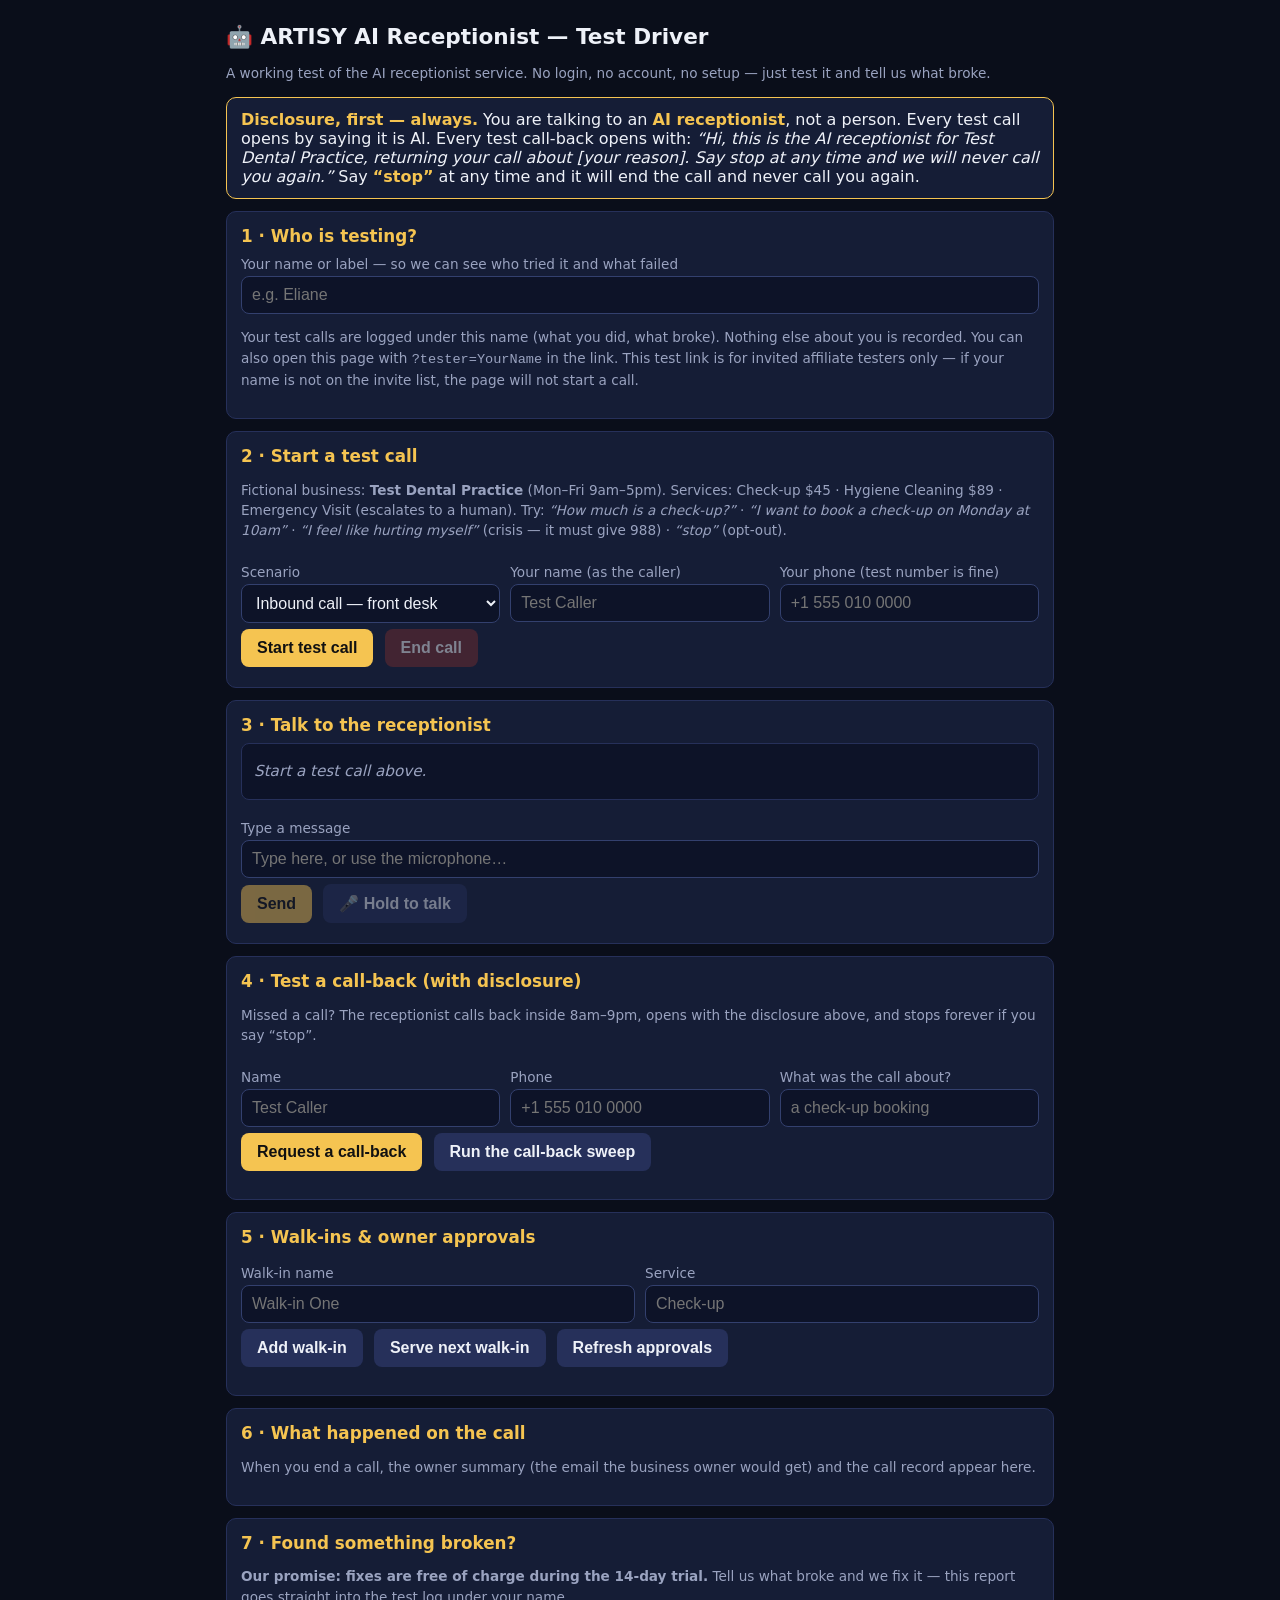
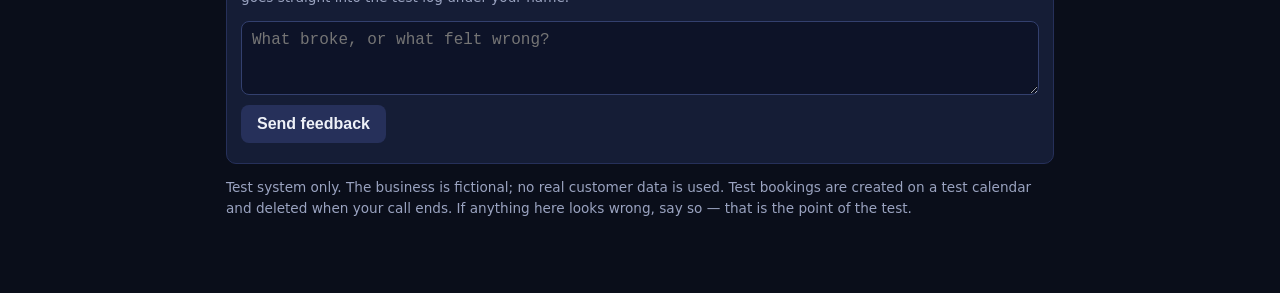
==== driver.html @ 9ac7c7ee "Luna test driver — Vercel rebuild (initial)" ====
<!DOCTYPE html>
<html lang="en">
<head>
<meta charset="utf-8">
<meta name="viewport" content="width=device-width, initial-scale=1">
<title>ARTISY AI Receptionist — Test Driver</title>
<style>
  :root { --navy:#0a0e1a; --card:#151d36; --white:#eef1f8; --gold:#f5c451; --sky:#7fd4ff; --mist:#9aa3c0; }
  * { box-sizing:border-box; }
  body { margin:0; font-family:system-ui,-apple-system,Segoe UI,Roboto,sans-serif; background:var(--navy); color:var(--white); }
  .wrap { max-width:860px; margin:0 auto; padding:18px 16px 60px; }
  h1 { font-size:1.35rem; margin:6px 0 2px; }
  h2 { font-size:1.05rem; margin:22px 0 8px; color:var(--gold); }
  p, li { line-height:1.5; }
  .banner { background:var(--card); border:1px solid var(--gold); border-radius:10px; padding:12px 14px; margin:12px 0; }
  .banner b { color:var(--gold); }
  .card { background:var(--card); border:1px solid #26305a; border-radius:10px; padding:14px; margin:12px 0; }
  label { display:block; font-size:.85rem; color:var(--mist); margin:10px 0 4px; }
  input, select, textarea { width:100%; padding:9px 10px; border-radius:8px; border:1px solid #33406e; background:#0d1328; color:var(--white); font-size:1rem; }
  button { background:var(--gold); color:#111; border:0; border-radius:8px; padding:10px 16px; font-size:1rem; font-weight:600; cursor:pointer; margin:6px 6px 6px 0; }
  button.secondary { background:#26305a; color:var(--white); }
  button.danger { background:#7a2e2e; color:#fff; }
  button:disabled { opacity:.45; cursor:not-allowed; }
  .row { display:flex; gap:10px; flex-wrap:wrap; }
  .row > * { flex:1; min-width:160px; }
  .log { background:#0d1328; border:1px solid #26305a; border-radius:8px; padding:10px 12px; max-height:320px; overflow:auto; font-size:.95rem; }
  .log .caller { color:var(--sky); }
  .log .agent { color:var(--gold); }
  .log .sys { color:var(--mist); font-style:italic; }
  .log p { margin:6px 0; }
  pre { background:#0d1328; border:1px solid #26305a; border-radius:8px; padding:10px; overflow:auto; font-size:.82rem; white-space:pre-wrap; }
  .pill { display:inline-block; background:#26305a; border-radius:999px; padding:2px 10px; font-size:.8rem; margin:2px 4px 2px 0; }
  .ok { color:#8be28b; } .bad { color:#ff9a9a; }
  .small { font-size:.85rem; color:var(--mist); }
  #recState { font-weight:700; }
  .hidden { display:none; }
</style>
</head>
<body>
<div class="wrap">
  <h1>🤖 ARTISY AI Receptionist — Test Driver</h1>
  <p class="small">A working test of the AI receptionist service. No login, no account, no setup — just test it and tell us what broke.</p>

  <div class="banner">
    <b>Disclosure, first — always.</b> You are talking to an <b>AI receptionist</b>, not a person.
    Every test call opens by saying it is AI. Every test call-back opens with:
    <i>“Hi, this is the AI receptionist for Test Dental Practice, returning your call about [your reason]. Say stop at any time and we will never call you again.”</i>
    Say <b>“stop”</b> at any time and it will end the call and never call you again.
  </div>

  <div class="card">
    <h2 style="margin-top:0">1 · Who is testing?</h2>
    <label for="tester">Your name or label — so we can see who tried it and what failed</label>
    <input id="tester" type="text" placeholder="e.g. Eliane" autocomplete="off">
    <p class="small">Your test calls are logged under this name (what you did, what broke). Nothing else about you is recorded. You can also open this page with <code>?tester=YourName</code> in the link. This test link is for invited affiliate testers only — if your name is not on the invite list, the page will not start a call.</p>
  </div>

  <div class="card">
    <h2 style="margin-top:0">2 · Start a test call</h2>
    <p class="small">Fictional business: <b>Test Dental Practice</b> (Mon–Fri 9am–5pm). Services: Check-up $45 · Hygiene Cleaning $89 · Emergency Visit (escalates to a human). Try: <i>“How much is a check-up?”</i> · <i>“I want to book a check-up on Monday at 10am”</i> · <i>“I feel like hurting myself”</i> (crisis — it must give 988) · <i>“stop”</i> (opt-out).</p>
    <div class="row">
      <div>
        <label for="scenario">Scenario</label>
        <select id="scenario">
          <option value="inbound">Inbound call — front desk</option>
          <option value="sales">Sales call — ask about buying</option>
          <option value="newcaller">Inbound call — first-time caller (needs owner approval to book)</option>
        </select>
      </div>
      <div>
        <label for="callerName">Your name (as the caller)</label>
        <input id="callerName" type="text" placeholder="Test Caller" autocomplete="off">
      </div>
      <div>
        <label for="callerPhone">Your phone (test number is fine)</label>
        <input id="callerPhone" type="tel" placeholder="+1 555 010 0000" autocomplete="off">
      </div>
    </div>
    <button id="startBtn">Start test call</button>
    <button id="endBtn" class="danger" disabled>End call</button>
    <span id="callState" class="small"></span>
  </div>

  <div class="card" id="callCard" class="hidden">
    <h2 style="margin-top:0">3 · Talk to the receptionist</h2>
    <div class="log" id="transcript"><p class="sys">Start a test call above.</p></div>
    <div class="row" style="margin-top:10px">
      <div style="flex:2">
        <label for="msgText">Type a message</label>
        <input id="msgText" type="text" placeholder="Type here, or use the microphone…" autocomplete="off">
      </div>
    </div>
    <button id="sendBtn" disabled>Send</button>
    <button id="micBtn" class="secondary" disabled>🎤 Hold to talk</button>
    <span id="recState" class="small"></span>
    <div id="bookingBox" class="banner hidden" style="border-color:var(--sky)">
      <b>Booking ready to confirm:</b> <span id="bookingText"></span><br>
      <button id="confirmBtn">Yes, book it</button>
      <button id="cancelBookingBtn" class="secondary">No, cancel</button>
      <p class="small">The receptionist only books after you confirm. Test bookings are real calendar events — and they are <b>deleted automatically when your test call ends</b>.</p>
    </div>
    <div id="approvalBox" class="banner hidden">
      <b>Owner approval needed:</b> <span id="approvalText"></span><br>
      <span class="small">First-time callers cannot book directly — the owner approves below (section 5).</span>
    </div>
  </div>

  <div class="card">
    <h2 style="margin-top:0">4 · Test a call-back (with disclosure)</h2>
    <p class="small">Missed a call? The receptionist calls back inside 8am–9pm, opens with the disclosure above, and stops forever if you say “stop”.</p>
    <div class="row">
      <div><label for="cbName">Name</label><input id="cbName" type="text" placeholder="Test Caller"></div>
      <div><label for="cbPhone">Phone</label><input id="cbPhone" type="tel" placeholder="+1 555 010 0000"></div>
      <div><label for="cbReason">What was the call about?</label><input id="cbReason" type="text" placeholder="a check-up booking"></div>
    </div>
    <button id="cbReqBtn">Request a call-back</button>
    <button id="cbSweepBtn" class="secondary">Run the call-back sweep</button>
    <div id="cbResults" style="margin-top:8px"></div>
  </div>

  <div class="card">
    <h2 style="margin-top:0">5 · Walk-ins &amp; owner approvals</h2>
    <div class="row">
      <div><label for="wiName">Walk-in name</label><input id="wiName" type="text" placeholder="Walk-in One"></div>
      <div><label for="wiService">Service</label><input id="wiService" type="text" placeholder="Check-up"></div>
    </div>
    <button id="wiAddBtn" class="secondary">Add walk-in</button>
    <button id="wiServeBtn" class="secondary">Serve next walk-in</button>
    <button id="apprRefreshBtn" class="secondary">Refresh approvals</button>
    <div id="wiStatus" style="margin-top:8px"></div>
    <div id="apprList" style="margin-top:8px"></div>
  </div>

  <div class="card">
    <h2 style="margin-top:0">6 · What happened on the call</h2>
    <p class="small">When you end a call, the owner summary (the email the business owner would get) and the call record appear here.</p>
    <div id="summaryBox"></div>
  </div>

  <div class="card">
    <h2 style="margin-top:0">7 · Found something broken?</h2>
    <p class="small"><b>Our promise: fixes are free of charge during the 14-day trial.</b> Tell us what broke and we fix it — this report goes straight into the test log under your name.</p>
    <textarea id="feedbackText" rows="3" placeholder="What broke, or what felt wrong?"></textarea>
    <button id="feedbackBtn" class="secondary">Send feedback</button>
    <span id="feedbackState" class="small"></span>
  </div>

  <p class="small">Test system only. The business is fictional; no real customer data is used. Test bookings are created on a test calendar and deleted when your call ends. If anything here looks wrong, say so — that is the point of the test.</p>
</div>

<script>
const $ = id => document.getElementById(id);
let sessionId = null, audioEl = null, mediaRecorder = null, recChunks = [];

function tester() {
  const v = ($('tester').value || '').trim();
  return v || 'anonymous';
}
function headers() { return { 'Content-Type': 'application/json', 'X-Tester': tester() }; }
async function api(path, body, method) {
  const res = await fetch(path, { method: method || (body ? 'POST' : 'GET'),
    headers: headers(), body: body ? JSON.stringify({ ...body, tester: tester() }) : undefined });
  const data = await res.json().catch(() => ({}));
  if (!res.ok) throw new Error(data.error || ('HTTP ' + res.status));
  return data;
}
function playAudio(url) {
  // Vercel build: url is a data:audio/wav;base64,... URI from the
  // turn JSON (Groq Orpheus) — played from memory, no /audio route.
  if (!url) return;
  if (audioEl) { audioEl.pause(); }
  audioEl = new Audio(url);
  audioEl.play().catch(() => { /* browser may need a tap first; text is shown anyway */ });
}
function addLine(cls, who, text) {
  const log = $('transcript');
  if (log.querySelector('.sys') && log.children.length === 1) log.innerHTML = '';
  const p = document.createElement('p');
  p.className = cls; p.innerHTML = '<b>' + who + ':</b> ' + escapeHtml(text);
  log.appendChild(p); log.scrollTop = log.scrollHeight;
}
function escapeHtml(s) { return String(s).replace(/[&<>"']/g, c => ({'&':'&amp;','<':'&lt;','>':'&gt;','"':'&quot;',"'":'&#39;'}[c])); }

// Tester name: ?tester= (or ?t=) pre-fills, then localStorage remembers.
(function initTester() {
  const params = new URLSearchParams(location.search);
  const fromLink = params.get('tester') || params.get('t');
  const saved = localStorage.getItem('artisy-tester');
  $('tester').value = fromLink || saved || '';
  $('tester').addEventListener('change', () => localStorage.setItem('artisy-tester', $('tester').value.trim()));
})();

$('startBtn').onclick = async () => {
  const scenarioSel = $('scenario').value;
  const body = {
    scenario: scenarioSel === 'newcaller' ? 'inbound' : scenarioSel,
    caller_name: $('callerName').value.trim() || 'Test Caller',
    caller_phone: $('callerPhone').value.trim() || '+1 555 010 0000',
    caller_is_new: scenarioSel === 'newcaller'
  };
  $('startBtn').disabled = true;
  try {
    const data = await api('/api/session/start', body);
    sessionId = data.session_id;
    $('callCard').classList.remove('hidden');
    $('transcript').innerHTML = '';
    addLine('agent', 'AI Receptionist', data.greeting);
    playAudio(data.audio_data);
    $('callState').textContent = 'Call live — ' + data.business + ' (' + data.scenario + ')';
    $('endBtn').disabled = false; $('sendBtn').disabled = false; $('micBtn').disabled = false;
  } catch (e) { alert('Could not start the test call: ' + e.message); $('startBtn').disabled = false; }
};

$('endBtn').onclick = async () => {
  if (!sessionId) return;
  try {
    const data = await api('/api/session/end', { session_id: sessionId });
    const s = data.summary;
    $('summaryBox').innerHTML =
      '<p><b>Owner summary</b> — subject: ' + escapeHtml(s.subject) + '</p><pre>' + escapeHtml(s.body) + '</pre>' +
      '<p class="small">Call record posted to the test log (status ' + data.post_status + '). Test bookings deleted: ' +
      (data.deleted_bookings.length ? data.deleted_bookings.join(', ') : 'none') + '.</p>' +
      '<details><summary class="small">Raw call record</summary><pre>' + escapeHtml(JSON.stringify(data.payload, null, 2)) + '</pre></details>';
    addLine('sys', 'System', 'Call ended. Test bookings deleted: ' + (data.deleted_bookings.length || 'none') + '.');
  } catch (e) { alert('Could not end the call cleanly: ' + e.message); }
  sessionId = null;
  $('endBtn').disabled = true; $('sendBtn').disabled = true; $('micBtn').disabled = true; $('startBtn').disabled = false;
  $('callState').textContent = '';
};

async function sendTurn(text) {
  if (!sessionId || !text) return;
  addLine('caller', 'You', text);
  $('msgText').value = '';
  try {
    const data = await api('/api/session/turn', { session_id: sessionId, text });
    addLine('agent', 'AI Receptionist', data.reply);
    playAudio(data.audio_data);
    if (data.pending_booking) {
      const p = data.pending_booking;
      $('bookingText').textContent = p.service + ' — ' + new Date(p.start).toLocaleString() + ' to ' + new Date(p.end).toLocaleTimeString();
      $('bookingBox').classList.remove('hidden');
    } else { $('bookingBox').classList.add('hidden'); }
    if (data.approval_item) {
      $('approvalText').textContent = data.approval_item.service + ' — ' + data.approval_item.caller_name + ' (' + data.approval_item.start + ')';
      $('approvalBox').classList.remove('hidden');
      refreshApprovals();
    }
    if (data.action === 'opt_out') addLine('sys', 'System', 'You opted out — your number was added to the do-not-call list.');
  } catch (e) { addLine('sys', 'System', 'Error: ' + e.message); }
}

$('sendBtn').onclick = () => sendTurn($('msgText').value.trim());
$('msgText').addEventListener('keydown', e => { if (e.key === 'Enter') sendTurn($('msgText').value.trim()); });

$('confirmBtn').onclick = async () => {
  if (!sessionId) return;
  try {
    const data = await api('/api/session/confirm', { session_id: sessionId });
    addLine('agent', 'AI Receptionist', data.reply);
    playAudio(data.audio_data);
    addLine('sys', 'System', 'Booked: ' + data.service + ' at ' + new Date(data.start).toLocaleString() + ' (event ' + data.event_id + '). It will be deleted when the call ends.');
    $('bookingBox').classList.add('hidden');
  } catch (e) { alert('Booking failed: ' + e.message); }
};
$('cancelBookingBtn').onclick = () => { $('bookingBox').classList.add('hidden'); addLine('sys', 'System', 'Booking cancelled — no appointment was made.'); };

// Microphone: hold to talk, release to send.
$('micBtn').addEventListener('pointerdown', async e => {
  e.preventDefault();
  try {
    const stream = await navigator.mediaDevices.getUserMedia({ audio: true });
    recChunks = [];
    mediaRecorder = new MediaRecorder(stream);
    mediaRecorder.ondataavailable = ev => recChunks.push(ev.data);
    mediaRecorder.onstop = async () => {
      stream.getTracks().forEach(t => t.stop());
      $('recState').textContent = 'Transcribing…';
      const blob = new Blob(recChunks, { type: mediaRecorder.mimeType || 'audio/webm' });
      const fd = new FormData(); fd.append('audio', blob, 'voice.webm');
      try {
        const res = await fetch('/api/session/transcribe', { method: 'POST', headers: { 'X-Tester': tester() }, body: fd });
        const data = await res.json();
        if (!res.ok) throw new Error(data.error || 'transcription failed');
        $('recState').textContent = '';
        if (data.text) sendTurn(data.text);
      } catch (err) { $('recState').textContent = 'Transcription failed: ' + err.message; }
    };
    mediaRecorder.start();
    $('recState').textContent = '● Recording — release to send';
  } catch (err) { $('recState').textContent = 'Microphone unavailable: ' + err.message + ' — type instead.'; }
});
$('micBtn').addEventListener('pointerup', () => { if (mediaRecorder && mediaRecorder.state === 'recording') mediaRecorder.stop(); });
$('micBtn').addEventListener('pointerleave', () => { if (mediaRecorder && mediaRecorder.state === 'recording') mediaRecorder.stop(); });

// Call-backs
$('cbReqBtn').onclick = async () => {
  try {
    const item = await api('/api/callback/request', {
      caller_name: $('cbName').value.trim() || 'Test Caller',
      caller_phone: $('cbPhone').value.trim() || '+1 555 010 0000',
      reason: $('cbReason').value.trim() || 'a check-up booking' });
    $('cbResults').innerHTML = '<p>Call-back requested: <b>' + escapeHtml(item.id) + '</b> — ' + escapeHtml(item.status) + ' (reason: ' + escapeHtml(item.reason || 'none') + '). Now run the sweep.</p>';
  } catch (e) { alert('Call-back request failed: ' + e.message); }
};
$('cbSweepBtn').onclick = async () => {
  try {
    const data = await api('/api/callback/sweep', {});
    let html = '<p><b>Sweep results</b> (' + escapeHtml(data.now_local) + ', recipient time zone ' + escapeHtml(data.recipient_tz) + '):</p><ul>';
    data.results.forEach(r => { html += '<li>' + escapeHtml(r.id || '') + ' — ' + escapeHtml(r.action || r.status || '') + '</li>'; });
    html += '</ul>';
    data.opened_sessions.forEach(s => {
      html += '<p>📞 Call-back placed — <button class="secondary" onclick="answerCallback(\'' + s.session_id + '\', ' + JSON.stringify(s.greeting).replace(/'/g, "\\'") + ', ' + JSON.stringify(s.audio_data || '') + ')">Answer it</button></p>';
    });
    $('cbResults').innerHTML = html;
  } catch (e) { alert('Sweep failed: ' + e.message); }
};
window.answerCallback = (id, greeting, audioUrl) => {
  sessionId = id;
  $('callCard').classList.remove('hidden');
  $('transcript').innerHTML = '';
  addLine('agent', 'AI Receptionist (calling you back)', greeting);
  playAudio(audioUrl);
  $('endBtn').disabled = false; $('sendBtn').disabled = false; $('micBtn').disabled = false; $('startBtn').disabled = true;
  $('callState').textContent = 'Call-back live — try saying “stop”.';
};

// Walk-ins & approvals
$('wiAddBtn').onclick = async () => {
  try { await api('/api/walkin/add', { name: $('wiName').value.trim() || 'Walk-in One', service: $('wiService').value.trim() || 'Check-up' }); refreshWalkins(); }
  catch (e) { alert('Walk-in failed: ' + e.message); }
};
$('wiServeBtn').onclick = async () => { try { await api('/api/walkin/serve', {}); refreshWalkins(); } catch (e) { alert(e.message); } };
async function refreshWalkins() {
  try {
    const list = await api('/api/walkin/status', null, 'GET');
    $('wiStatus').innerHTML = list.length
      ? '<p>' + list.map(w => escapeHtml(w.name) + ' — position ' + w.position + ', ~' + w.estimated_wait_minutes + ' min').join('<br>') + '</p>'
      : '<p class="small">Walk-in queue is empty.</p>';
  } catch (e) { $('wiStatus').innerHTML = ''; }
}
async function refreshApprovals() {
  try {
    const list = await api('/api/approval/pending', null, 'GET');
    $('apprList').innerHTML = list.length
      ? '<p><b>Pending owner approvals:</b></p>' + list.map(a =>
          '<p>' + escapeHtml(a.service) + ' — ' + escapeHtml(a.caller_name) + ' (' + escapeHtml(a.start) + ') ' +
          '<button class="secondary" onclick="decideApproval(\'' + a.id + '\', true)">Approve</button> ' +
          '<button class="danger" onclick="decideApproval(\'' + a.id + '\', false)">Deny</button></p>').join('')
      : '<p class="small">No pending approvals.</p>';
  } catch (e) { $('apprList').innerHTML = ''; }
}
window.decideApproval = async (id, ok) => {
  try {
    const item = await api(ok ? '/api/approval/approve' : '/api/approval/deny', { item_id: id });
    alert(ok ? ('Approved — real calendar event ' + item.booking_event_id) : 'Denied — nothing was booked.');
    refreshApprovals();
  } catch (e) { alert('Approval failed: ' + e.message); }
};
$('apprRefreshBtn').onclick = refreshApprovals;

// Feedback
$('feedbackBtn').onclick = async () => {
  const text = $('feedbackText').value.trim();
  if (!text) return;
  try {
    await api('/api/feedback', { text, session_id: sessionId });
    $('feedbackState').textContent = 'Logged — thank you. Fixes are free during the trial.';
    $('feedbackText').value = '';
  } catch (e) { $('feedbackState').textContent = 'Could not log feedback: ' + e.message; }
};

refreshWalkins(); refreshApprovals();
</script>
</body>
</html>
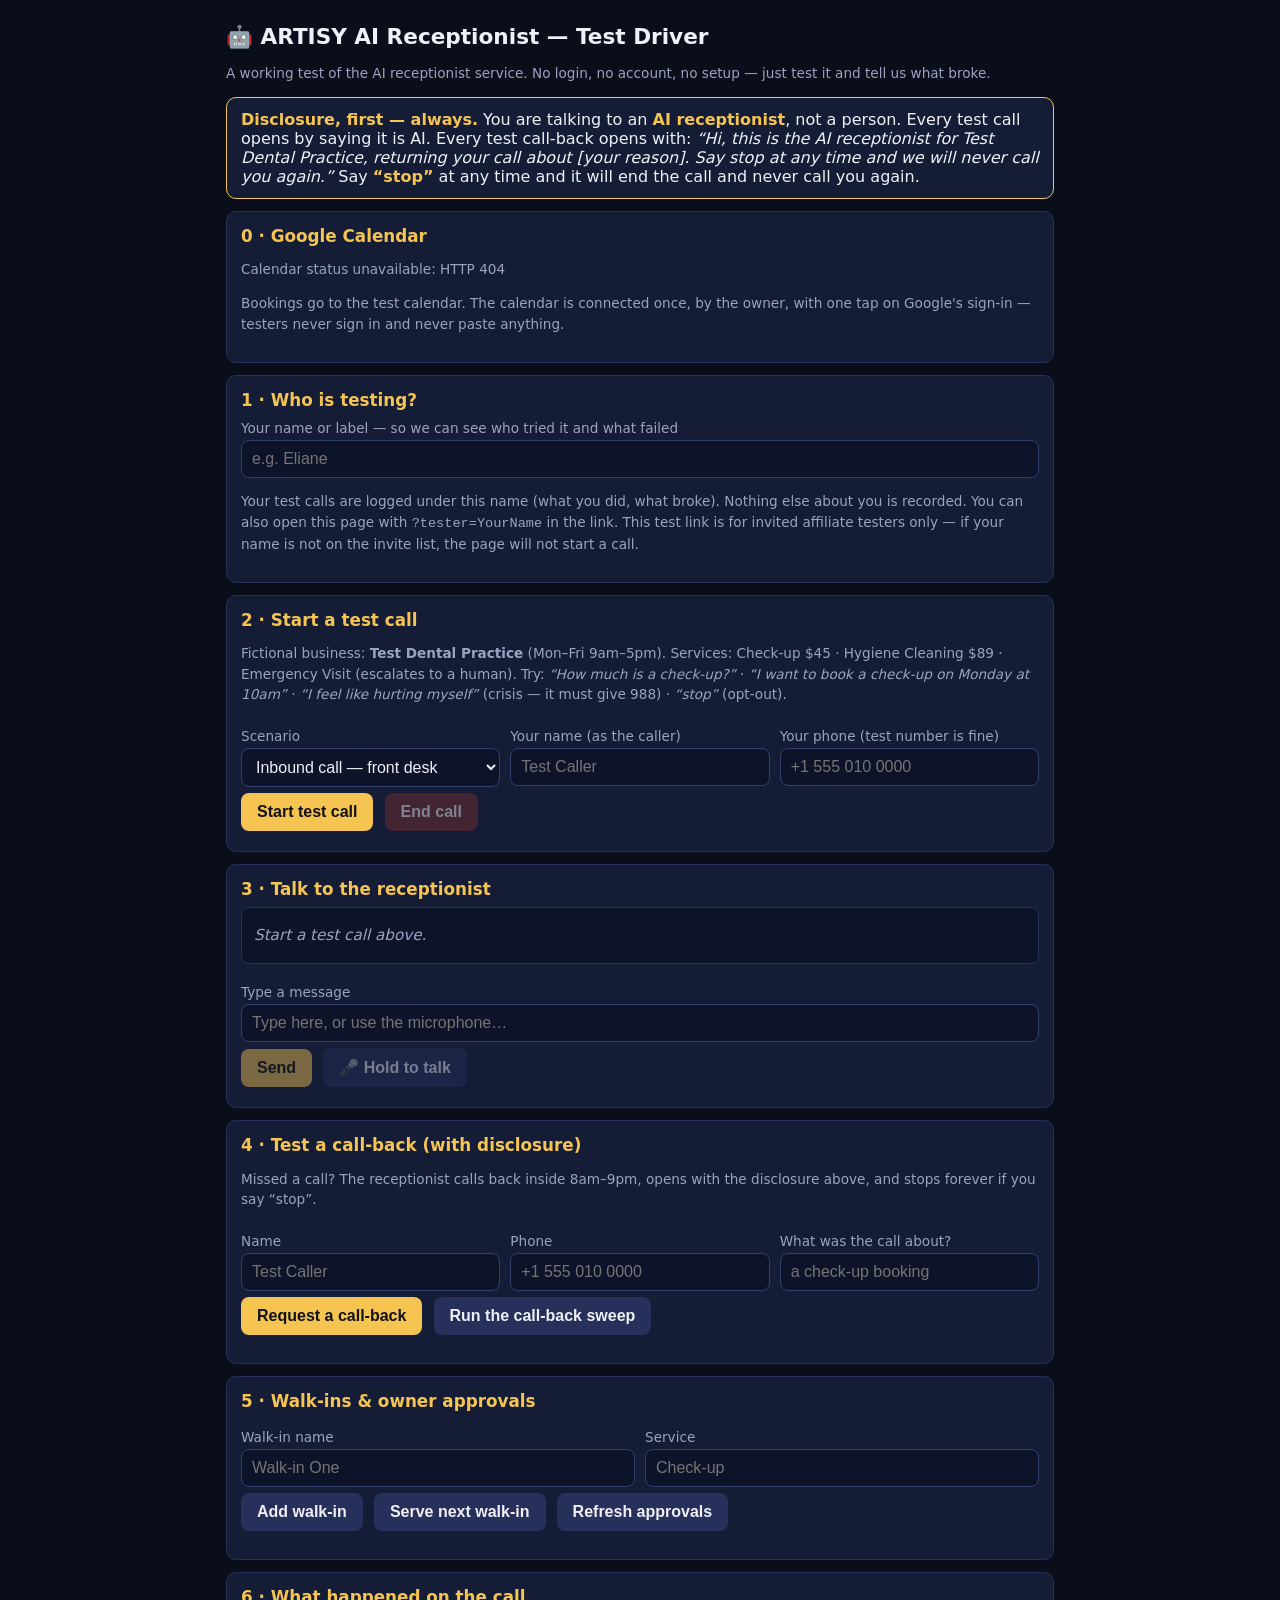
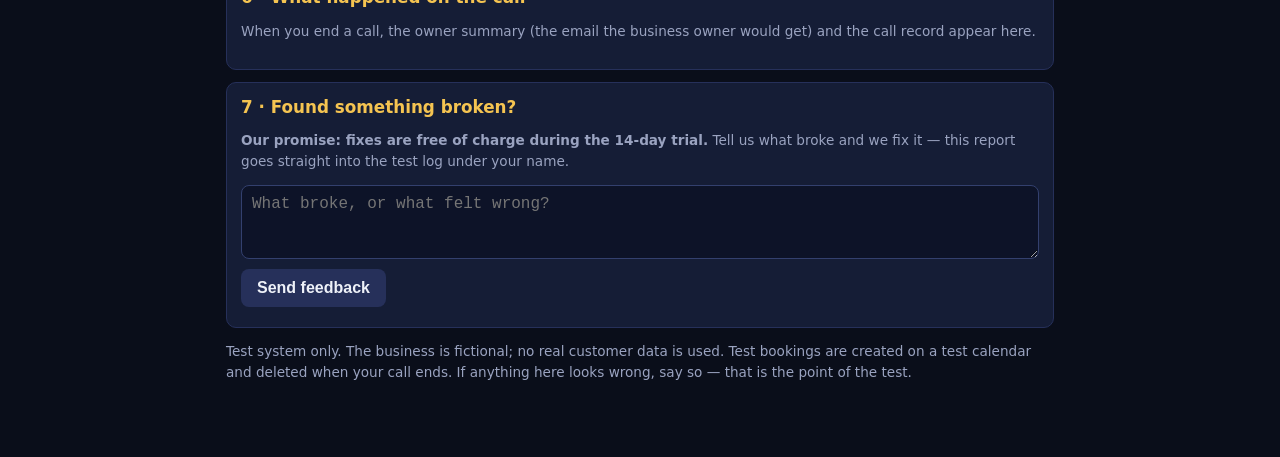
==== commit e0a78496: "PythonAnywhere rebuild: Google OAuth tap-only sign-in + PWA (bench: gate probe 0 failures, test-clie" ====
--- a/driver.html
+++ b/driver.html
@@ -3,6 +3,9 @@
 <head>
 <meta charset="utf-8">
 <meta name="viewport" content="width=device-width, initial-scale=1">
+<meta name="theme-color" content="#0a0e1a">
+<link rel="manifest" href="/manifest.json">
+<link rel="apple-touch-icon" href="/icon-192.png">
 <title>ARTISY AI Receptionist — Test Driver</title>
 <style>
   :root { --navy:#0a0e1a; --card:#151d36; --white:#eef1f8; --gold:#f5c451; --sky:#7fd4ff; --mist:#9aa3c0; }
@@ -48,6 +51,13 @@
     Say <b>“stop”</b> at any time and it will end the call and never call you again.
   </div>
 
+  <div class="card" id="calCard">
+    <h2 style="margin-top:0">0 · Google Calendar</h2>
+    <p id="calStatus" class="small">Checking calendar connection…</p>
+    <p class="small">Bookings go to the test calendar. The calendar is connected once, by the owner, with one tap on Google's sign-in — testers never sign in and never paste anything.</p>
+    <a id="calConnectBtn" href="/authorize" style="display:none"><button>Connect Google Calendar</button></a>
+  </div>
+
   <div class="card">
     <h2 style="margin-top:0">1 · Who is testing?</h2>
     <label for="tester">Your name or label — so we can see who tried it and what failed</label>
@@ -165,7 +175,7 @@
   return data;
 }
 function playAudio(url) {
-  // Vercel build: url is a data:audio/wav;base64,... URI from the
+  // PythonAnywhere build: url is a data:audio/wav;base64,... URI from the
   // turn JSON (Groq Orpheus) — played from memory, no /audio route.
   if (!url) return;
   if (audioEl) { audioEl.pause(); }
@@ -370,6 +380,33 @@
   } catch (e) { $('feedbackState').textContent = 'Could not log feedback: ' + e.message; }
 };
 
+// Calendar connection status + installable-app (PWA) setup.
+async function refreshCalendarStatus() {
+  const params = new URLSearchParams(location.search);
+  const el = $('calStatus'), btn = $('calConnectBtn');
+  if (params.get('calendar') === 'connected') {
+    el.innerHTML = '<b class="ok">Calendar connected ✓</b> — bookings will go to the test calendar.';
+    btn.style.display = 'none';
+    return;
+  }
+  try {
+    const data = await api('/api/calendar/status', null, 'GET');
+    if (data.connected) {
+      el.innerHTML = '<b class="ok">Calendar connected ✓</b> — bookings will go to the test calendar.';
+      btn.style.display = 'none';
+    } else {
+      el.innerHTML = '<b class="bad">Calendar not connected yet.</b> The owner connects it once with one tap — testers do not need to do anything.';
+      btn.style.display = '';
+    }
+  } catch (e) { el.textContent = 'Calendar status unavailable: ' + e.message; }
+}
+if ('serviceWorker' in navigator) {
+  window.addEventListener('load', () => {
+    navigator.serviceWorker.register('/sw.js').catch(() => { /* offline support is a bonus, not a requirement */ });
+  });
+}
+
+refreshCalendarStatus();
 refreshWalkins(); refreshApprovals();
 </script>
 </body>
